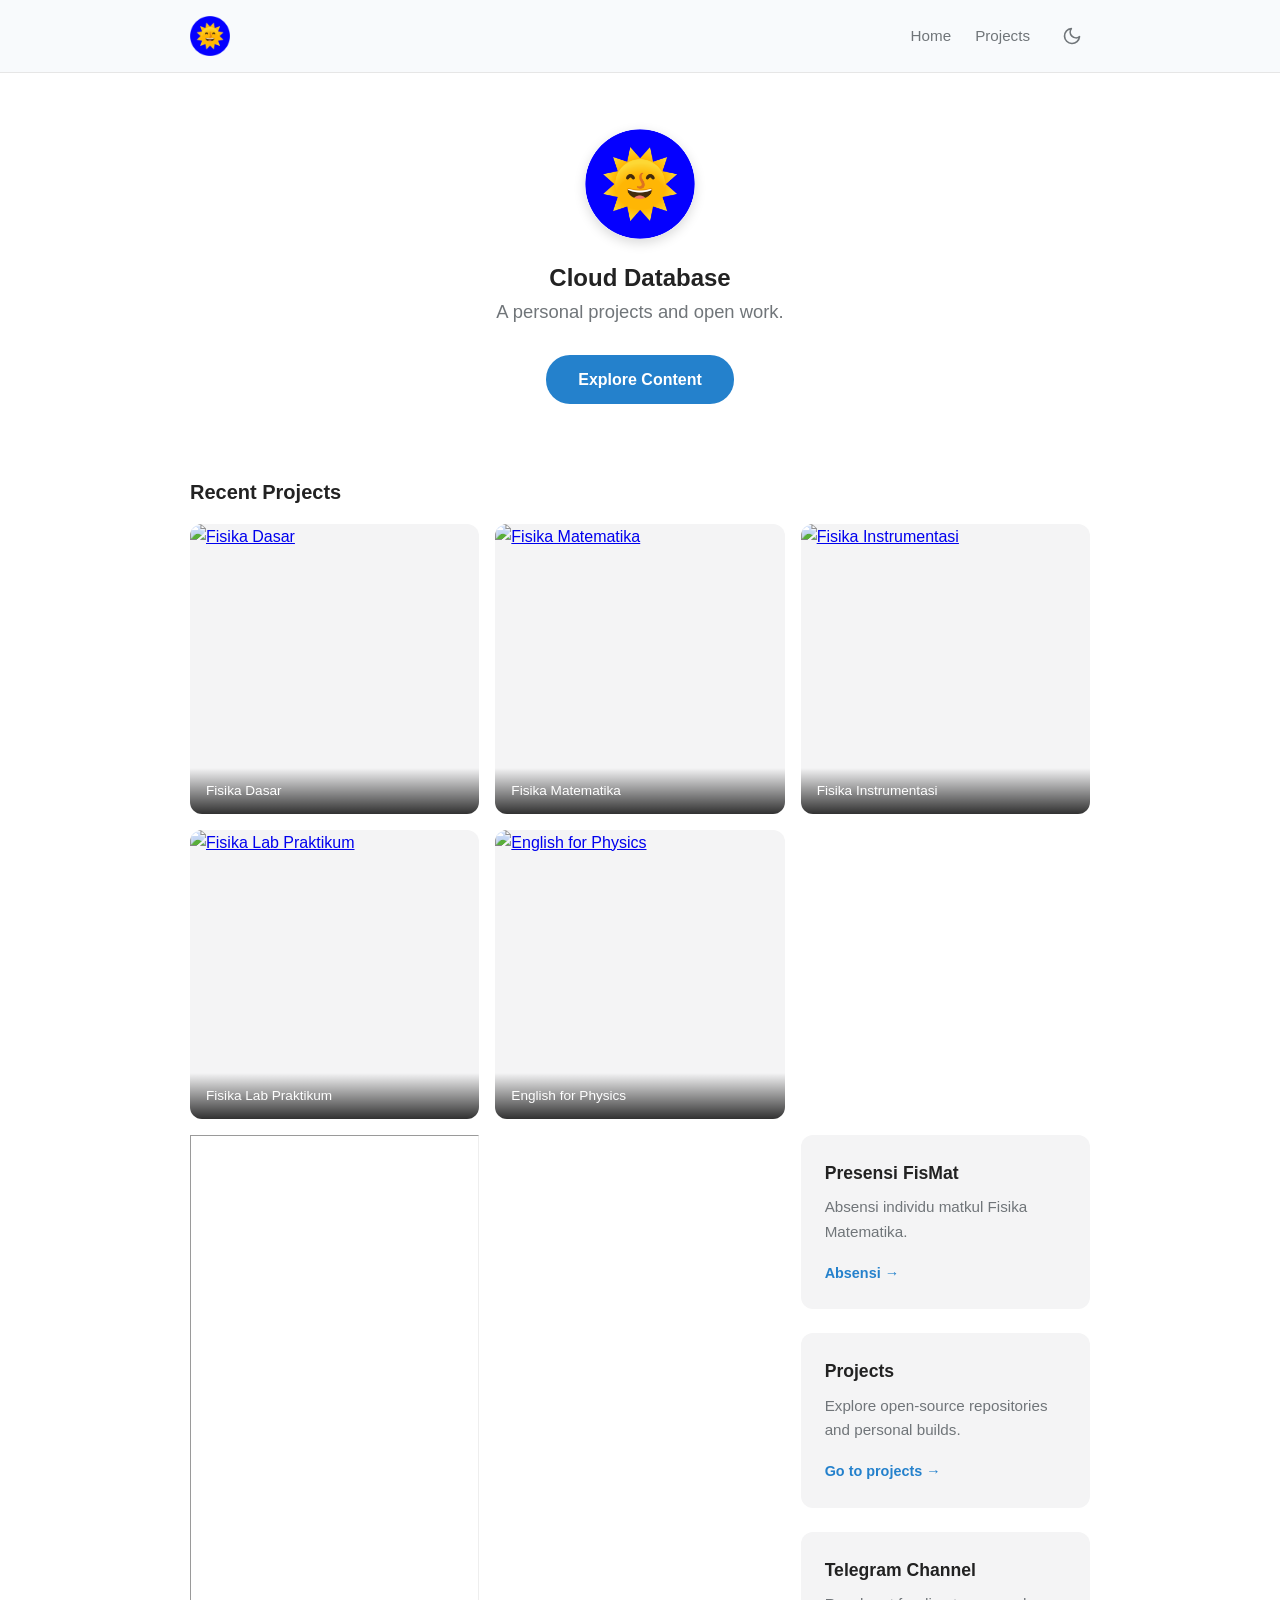
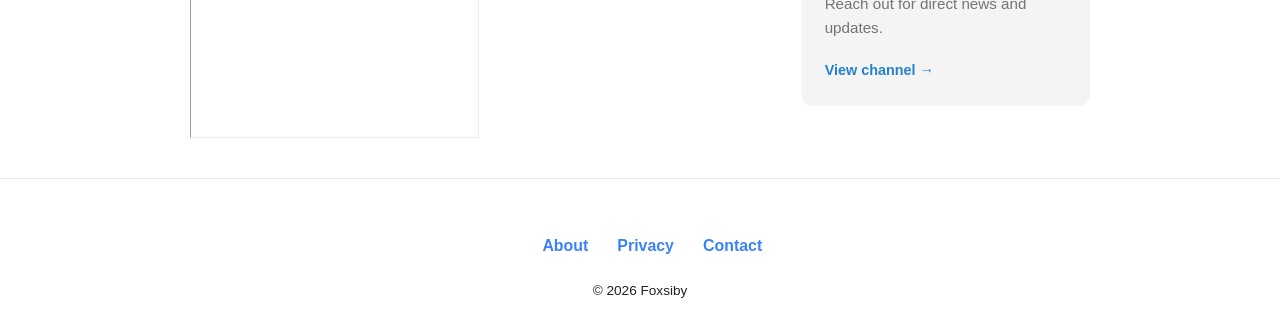
==== index.html @ 7d83287c "core" ====
<!DOCTYPE html>
<html lang="en">
<head>
    <meta charset="UTF-8">
    <meta name="viewport" content="width=device-width, initial-scale=1.0">
    <title>Kranks</title>
    <link rel="stylesheet" href="styles.css">
</head>
<body>

    <header>
        <div class="container nav-inner">
            <button class="menu-btn" id="menuBtn" aria-label="Toggle Navigation">
                <span class="bar"></span>
                <span class="bar"></span>
                <span class="bar"></span>
            </button>

            <a href="https://foxsiby.netlify.app" class="logo" target="_blank" rel="noopener noreferrer">
            <img src="favicon.png" alt="Foxsiby">
            </a>

            
            <div class="nav-right">
                <nav class="nav-links" id="navLinks">
                    <a href="index.html" target="_blank" rel="noopener noreferrer">Home</a>
                    <a href="pro.html" target="_blank" rel="noopener noreferrer">Projects</a>
                </nav>
                

                <button class="theme-toggle" id="themeToggle" aria-label="Toggle Theme">
                    <svg class="theme-icon sun-icon" viewBox="0 0 24 24" fill="none" stroke="currentColor" stroke-width="2" stroke-linecap="round" stroke-linejoin="round">
                        <circle cx="12" cy="12" r="5"></circle>
                        <line x1="12" y1="1" x2="12" y2="3"></line>
                        <line x1="12" y1="21" x2="12" y2="23"></line>
                        <line x1="4.22" y1="4.22" x2="5.64" y2="5.64"></line>
                        <line x1="18.36" y1="18.36" x2="19.78" y2="19.78"></line>
                        <line x1="1" y1="12" x2="3" y2="12"></line>
                        <line x1="21" y1="12" x2="23" y2="12"></line>
                        <line x1="4.22" y1="19.78" x2="5.64" y2="18.36"></line>
                        <line x1="18.36" y1="5.64" x2="19.78" y2="4.22"></line>
                    </svg>
                    <svg class="theme-icon moon-icon" viewBox="0 0 24 24" fill="none" stroke="currentColor" stroke-width="2" stroke-linecap="round" stroke-linejoin="round">
                        <path d="M21 12.79A9 9 0 1 1 11.21 3 7 7 0 0 0 21 12.79z"></path>
                    </svg>
                </button>
            </div>
        </div>
    </header>

    <main class="container">
        
        <section class="hero">
            <img class="hero-avatar" src="favicon.png" alt="Foxsiby Profile Picture">
            <h2>Cloud Database</h2>
            <p>A personal projects and open work.</p>
            <a href="https://x.com" class="cta-button" target="_blank" rel="noopener noreferrer">Explore Content</a>
        </section>


        <section id="gallery">
            <div class="section-title">Recent Projects</div>
            <div class="gallery-grid">
                
                
                
                <div class="gallery-item">
                    <a href="y/fisdas.html" target="_blank" rel="noopener noreferrer">
                        <img src="x/fisdas.png" alt="Fisika Dasar">
                    </a>
                    <div class="gallery-caption">Fisika Dasar</div>
                </div>
                
                <div class="gallery-item">
                    <a href="y/fismat.html" target="_blank" rel="noopener noreferrer">
                        <img src="x/fismat.png" alt="Fisika Matematika">
                    </a>
                    <div class="gallery-caption">Fisika Matematika</div>
                </div>
                
                <div class="gallery-item">
                    <a href="y/instrumentasi.html" target="_blank" rel="noopener noreferrer">
                        <img src="x/instrumentasi.png" alt="Fisika Instrumentasi">
                    </a>
                    <div class="gallery-caption">Fisika Instrumentasi</div>
                </div>
                
                <div class="gallery-item">
                    <a href="y/lab.html" target="_blank" rel="noopener noreferrer">
                        <img src="x/lab.png" alt="Fisika Lab Praktikum">
                    </a>
                    <div class="gallery-caption">Fisika Lab Praktikum</div>
                </div>
                
                <div class="gallery-item">
                    <a href="y/english.html" target="_blank" rel="noopener noreferrer">
                        <img src="x/english.png" alt="English for Physics">
                    </a>
                    <div class="gallery-caption">English for Physics</div>
                </div>
                
                
                <br><hr><br>
                        
                
        <section id="links" class="grid">
            <div class="card">
                <h3>Presensi FisMat</h3>
                <p>Absensi individu matkul Fisika Matematika.</p>
                <a href="https://t.me/foxsiby" target="_blank" rel="noopener noreferrer">Absensi &rarr;</a>
            </div>

            <div class="card">
                <h3>Projects</h3>
                <p>Explore open-source repositories and personal builds.</p>
                <a href="pro.html" target="_blank" rel="noopener noreferrer">Go to projects &rarr;</a>
            </div>

            <div class="card">
                <h3>Telegram Channel</h3>
                <p>Reach out for direct news and updates.</p>
                <a href="https://t.me/foxsiby" target="_blank" rel="noopener noreferrer">View channel &rarr;</a>
            </div>
 
                
            </div>
        </section>
    </main>

        
    <footer>
        
         <a class="footer">
        <h3>
        <a href="about.html" target="_blank" rel="noopener noreferrer">About</a>
        <a href="privacy.html" target="_blank" rel="noopener noreferrer">Privacy</a>
        <a href="contact.html" target="_blank" rel="noopener noreferrer">Contact</a>
        </h3>
        
        <br>
        
        <div class="container">
            <p>&copy; 2026 Foxsiby</p>
        </div>
    </footer>

    <script src="script.js"></script>
</body>
</html>
---- styles.css ----
/* Light Theme (Default) */
:root {
    --bg-color: #ffffff;
    --text-main: #222222;
    --text-muted: #707579;
    --accent-color: #2481cc;
    --accent-hover: #1c6ca8;
    --card-bg: #f4f4f5;
    --border-color: #e6e6e6;
    --max-width: 900px;
    
    /* Header specific theme colors */
    --bg-header: #f8fafc;
    --text-header: #222222;
}

/* Dark Theme Overrides */
[data-theme="dark"] {
    --bg-color: #0e1621;
    --text-main: #f5f5f5;
    --text-muted: #8b96a0;
    --accent-color: #64b5ef;
    --accent-hover: #4a9ecc;
    --card-bg: #17212b;
    --border-color: #242f3d;

    /* Header specific theme colors */
    --bg-header: #17212b;
    --text-header: #f5f5f5;
}

* {
    box-sizing: border-box;
    margin: 0;
    padding: 0;
}

body {
    font-family: -apple-system, BlinkMacSystemFont, "Segoe UI", Roboto, Helvetica, Arial, sans-serif;
    background-color: var(--bg-color);
    color: var(--text-main);
    line-height: 1.6;
    display: flex;
    flex-direction: column;
    min-height: 100vh;
    transition: background-color 0.3s ease, color 0.3s ease;
}

header {
    position: sticky;
    top: 0;
    z-index: 1000;
    background-color: var(--bg-header);
    color: var(--text-header);
    border-bottom: 1px solid var(--border-color);
    padding: 1rem 0;
    transition: background-color 0.3s ease, color 0.3s ease, border-color 0.3s ease;
}

.container {
    width: 90%;
    max-width: var(--max-width);
    margin: 0 auto;
}

.nav-inner {
    display: flex;
    justify-content: space-between;
    align-items: center;
}

.logo {
    font-size: 1.25rem;
    font-weight: 700;
    color: var(--text-main);
    text-decoration: none;
}

.logo img {
    height: 40px; /* Adjust height as needed */
    width: auto;  /* Maintains aspect ratio */
    display: block; /* Helps remove unwanted spacing underneath images */
}


.nav-right {
    display: flex;
    align-items: center;
    gap: 1.5rem;
}

/* Navigation Links */
.nav-links {
    display: flex;
    gap: 1.5rem;
}

.nav-links a {
    color: var(--text-muted);
    text-decoration: none;
    font-size: 0.95rem;
    transition: color 0.2s;
}

.nav-links a:hover {
    color: var(--accent-color);
}

/* Hamburger Button */
.menu-btn {
    display: none;
    background: transparent;
    border: none;
    cursor: pointer;
    flex-direction: column;
    justify-content: space-between;
    width: 24px;
    height: 18px;
    padding: 0;
    z-index: 100;
}

.bar {
    width: 100%;
    height: 2px;
    background-color: var(--text-main);
    border-radius: 2px;
    transition: transform 0.3s ease, opacity 0.3s ease;
}

/* Animated 'X' Icon */
.menu-btn.open .bar:nth-child(1) {
    transform: translateY(8px) rotate(45deg);
}

.menu-btn.open .bar:nth-child(2) {
    opacity: 0;
}

.menu-btn.open .bar:nth-child(3) {
    transform: translateY(-8px) rotate(-45deg);
}

/* Mobile Responsive Drawer */
@media (max-width: 768px) {
    .menu-btn {
        display: flex;
    }

    .nav-links {
        display: none;
        flex-direction: column;
        position: absolute;
        top: 100%;
        left: 0;
        right: 0;
        background-color: var(--bg-header);
        border-bottom: 1px solid var(--border-color);
        padding: 1rem 0;
        box-shadow: 0 4px 12px rgba(0, 0, 0, 0.05);
        gap: 0;
    }

    .nav-links.active {
        display: flex;
    }

    .nav-links a {
        padding: 0.75rem 1.5rem;
        width: 100%;
        display: block;
    }

    .nav-links a:hover {
        background-color: var(--card-bg);
    }
}

/* Minimalist Icon Button */
.theme-toggle {
    background: transparent;
    border: none;
    color: var(--text-muted);
    width: 36px;
    height: 36px;
    border-radius: 50%;
    cursor: pointer;
    display: flex;
    align-items: center;
    justify-content: center;
    transition: color 0.2s ease, background-color 0.2s ease;
}

.theme-toggle:hover {
    color: var(--text-main);
    background-color: var(--card-bg);
}

.theme-icon {
    width: 20px;
    height: 20px;
}

/* Toggle visibility based on active theme */
.sun-icon { display: none; }
.moon-icon { display: block; }

[data-theme="dark"] .sun-icon { display: block; }
[data-theme="dark"] .moon-icon { display: none; }

.hero {
    padding: 3.5rem 0 2.5rem;
    text-align: center;
}

.hero-avatar {
    width: 110px;
    height: 110px;
    border-radius: 50%;
    object-fit: cover;
    margin: 0 auto 1.25rem;
    display: block;
    box-shadow: 0 4px 12px rgba(0, 0, 0, 0.15);
}

.hero h1 {
    font-size: 2.25rem;
    margin-bottom: 0.5rem;
    font-weight: 700;
}

.hero p {
    font-size: 1.15rem;
    color: var(--text-muted);
    max-width: 600px;
    margin: 0 auto 1.75rem;
}

.cta-button {
    display: inline-block;
    background-color: var(--accent-color);
    color: #ffffff;
    padding: 0.75rem 2rem;
    border-radius: 24px;
    text-decoration: none;
    font-weight: 600;
    transition: background-color 0.2s;
}

.cta-button:hover {
    background-color: var(--accent-hover);
}

.section-title {
    font-size: 1.25rem;
    font-weight: 700;
    margin: 2rem 0 1rem;
    color: var(--text-main);
}

/* Image Gallery Grid */
.gallery-grid {
    display: grid;
    grid-template-columns: repeat(auto-fit, minmax(250px, 1fr));
    gap: 1rem;
    margin-bottom: 2.5rem;
}

.gallery-item {
    position: relative;
    border-radius: 12px;
    overflow: hidden;
    background: var(--card-bg);
    aspect-ratio: 1 / 1;
}

.gallery-item img {
    width: 100%;
    height: 100%;
    object-fit: cover;
    display: block;
    transition: transform 0.3s ease;
}

.gallery-item:hover img {
    transform: scale(1.03);
}

.gallery-caption {
    position: absolute;
    bottom: 0;
    left: 0;
    right: 0;
    background: linear-gradient(transparent, rgba(0,0,0,0.8));
    color: #ffffff;
    padding: 0.75rem 1rem;
    font-size: 0.85rem;
}

/* Content Cards Grid */
.grid {
    display: grid;
    grid-template-columns: repeat(auto-fit, minmax(260px, 1fr));
    gap: 1.5rem;
    padding-bottom: 2rem;
}

.card {
    background: var(--card-bg);
    padding: 1.5rem;
    border-radius: 12px;
    transition: transform 0.15s ease, background-color 0.3s ease;
}

.card:hover {
    transform: translateY(-2px);
}

.card h3 {
    font-size: 1.1rem;
    margin-bottom: 0.5rem;
}

.card p {
    font-size: 0.95rem;
    color: var(--text-muted);
    margin-bottom: 1rem;
}

.card a {
    color: var(--accent-color);
    text-decoration: none;
    font-weight: 600;
    font-size: 0.9rem;
}

footer {
    margin-top: auto;
    border-top: 1px solid var(--border-color);
    padding: 2rem 0;
    text-align: center;
    font-size: 0.85rem;
}

footer a {
    color: #3b82f6;
    text-decoration: none;
    margin: 0 0.77rem;
}
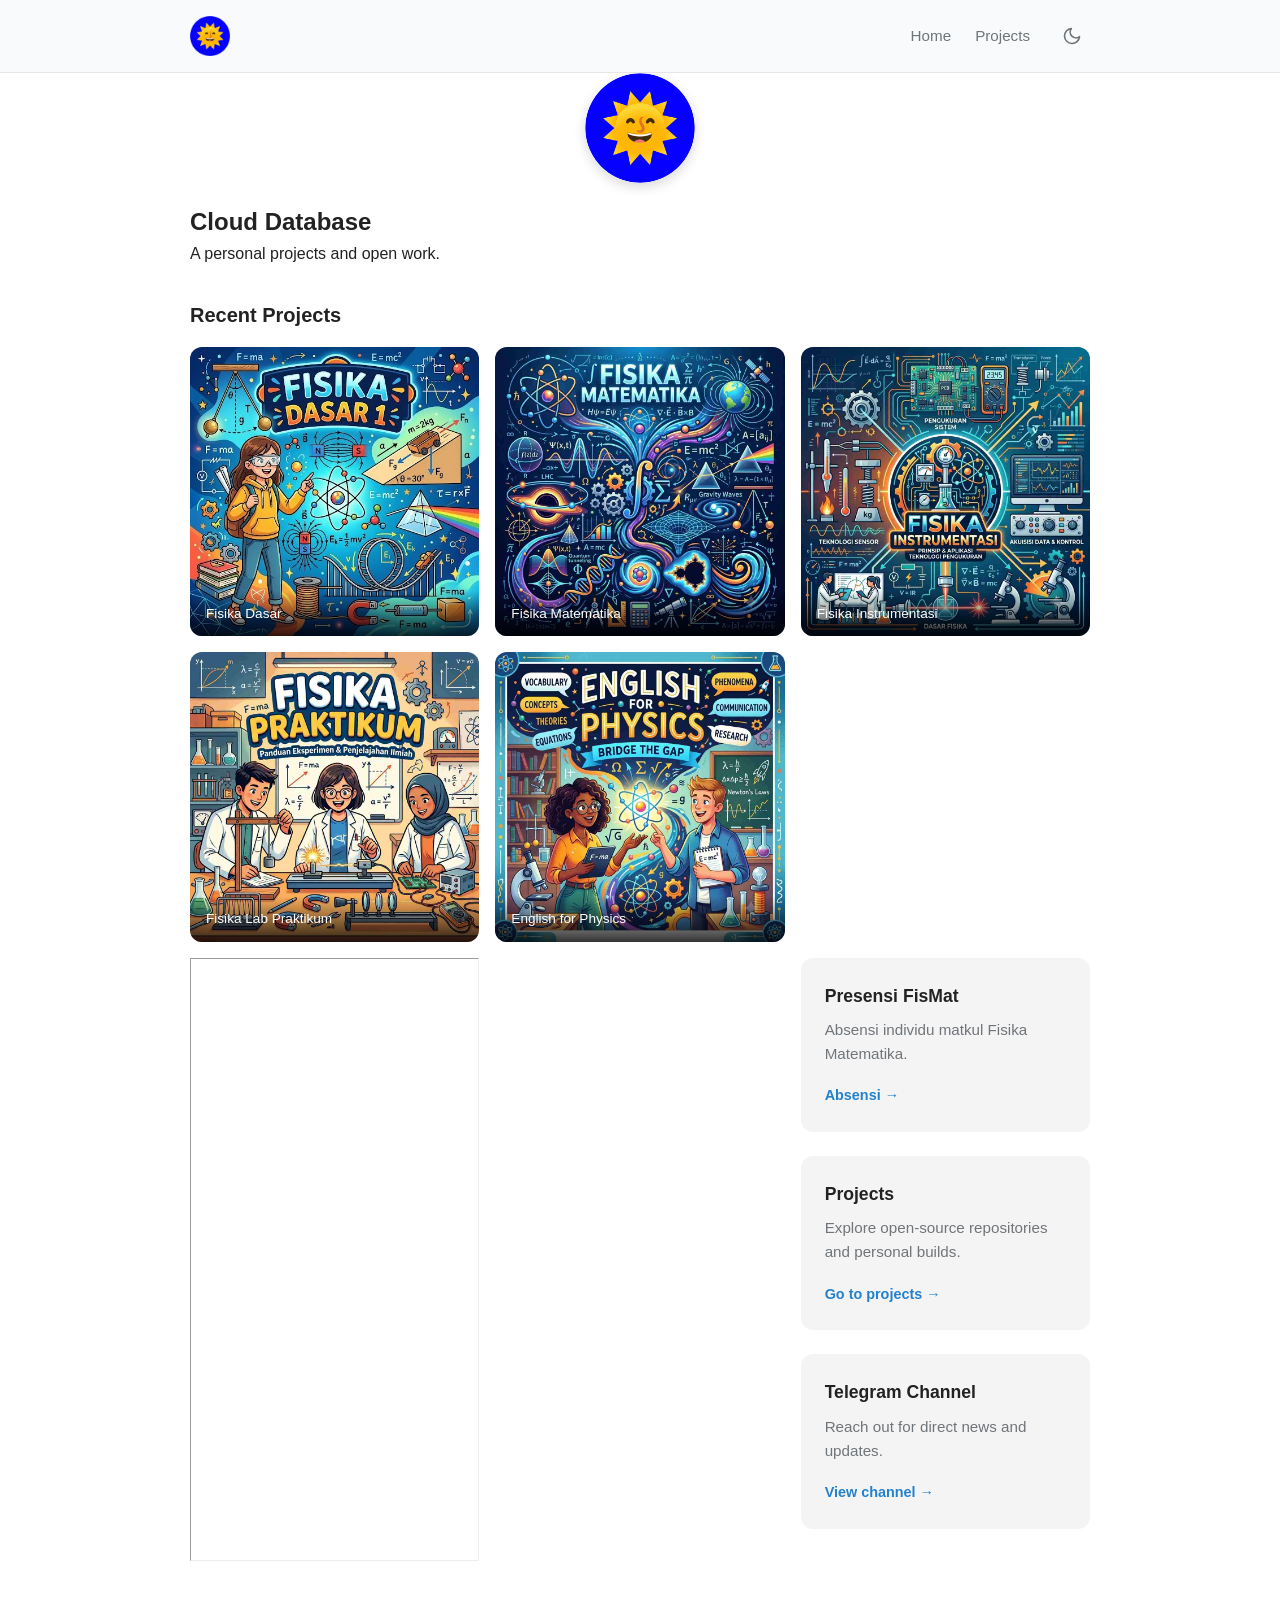
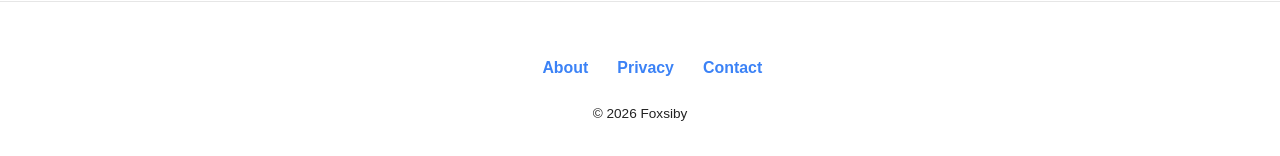
==== commit 011d8d1c: "Update title and links in index.html" ====
--- a/index.html
+++ b/index.html
@@ -3,7 +3,7 @@
 <head>
     <meta charset="UTF-8">
     <meta name="viewport" content="width=device-width, initial-scale=1.0">
-    <title>Kranks</title>
+    <title>Krank</title>
     <link rel="stylesheet" href="styles.css">
 </head>
 <body>
@@ -16,7 +16,7 @@
                 <span class="bar"></span>
             </button>
 
-            <a href="https://foxsiby.netlify.app" class="logo" target="_blank" rel="noopener noreferrer">
+            <a href="index.html" class="logo" target="_blank" rel="noopener noreferrer">
             <img src="favicon.png" alt="Foxsiby">
             </a>
 
@@ -50,11 +50,9 @@
 
     <main class="container">
         
-        <section class="hero">
-            <img class="hero-avatar" src="favicon.png" alt="Foxsiby Profile Picture">
+        <img class="hero-avatar" src="favicon.png" alt="Krank Profile Picture">
             <h2>Cloud Database</h2>
             <p>A personal projects and open work.</p>
-            <a href="https://x.com" class="cta-button" target="_blank" rel="noopener noreferrer">Explore Content</a>
         </section>
 
 
@@ -107,7 +105,7 @@
             <div class="card">
                 <h3>Presensi FisMat</h3>
                 <p>Absensi individu matkul Fisika Matematika.</p>
-                <a href="https://t.me/foxsiby" target="_blank" rel="noopener noreferrer">Absensi &rarr;</a>
+                <a href="https://docs.google.com/spreadsheets/d/1k3MvASxECIdjBocROQNHQQ5HLEWFjihHSTTZs-_AMmw/htmlview" target="_blank" rel="noopener noreferrer">Absensi &rarr;</a>
             </div>
 
             <div class="card">
